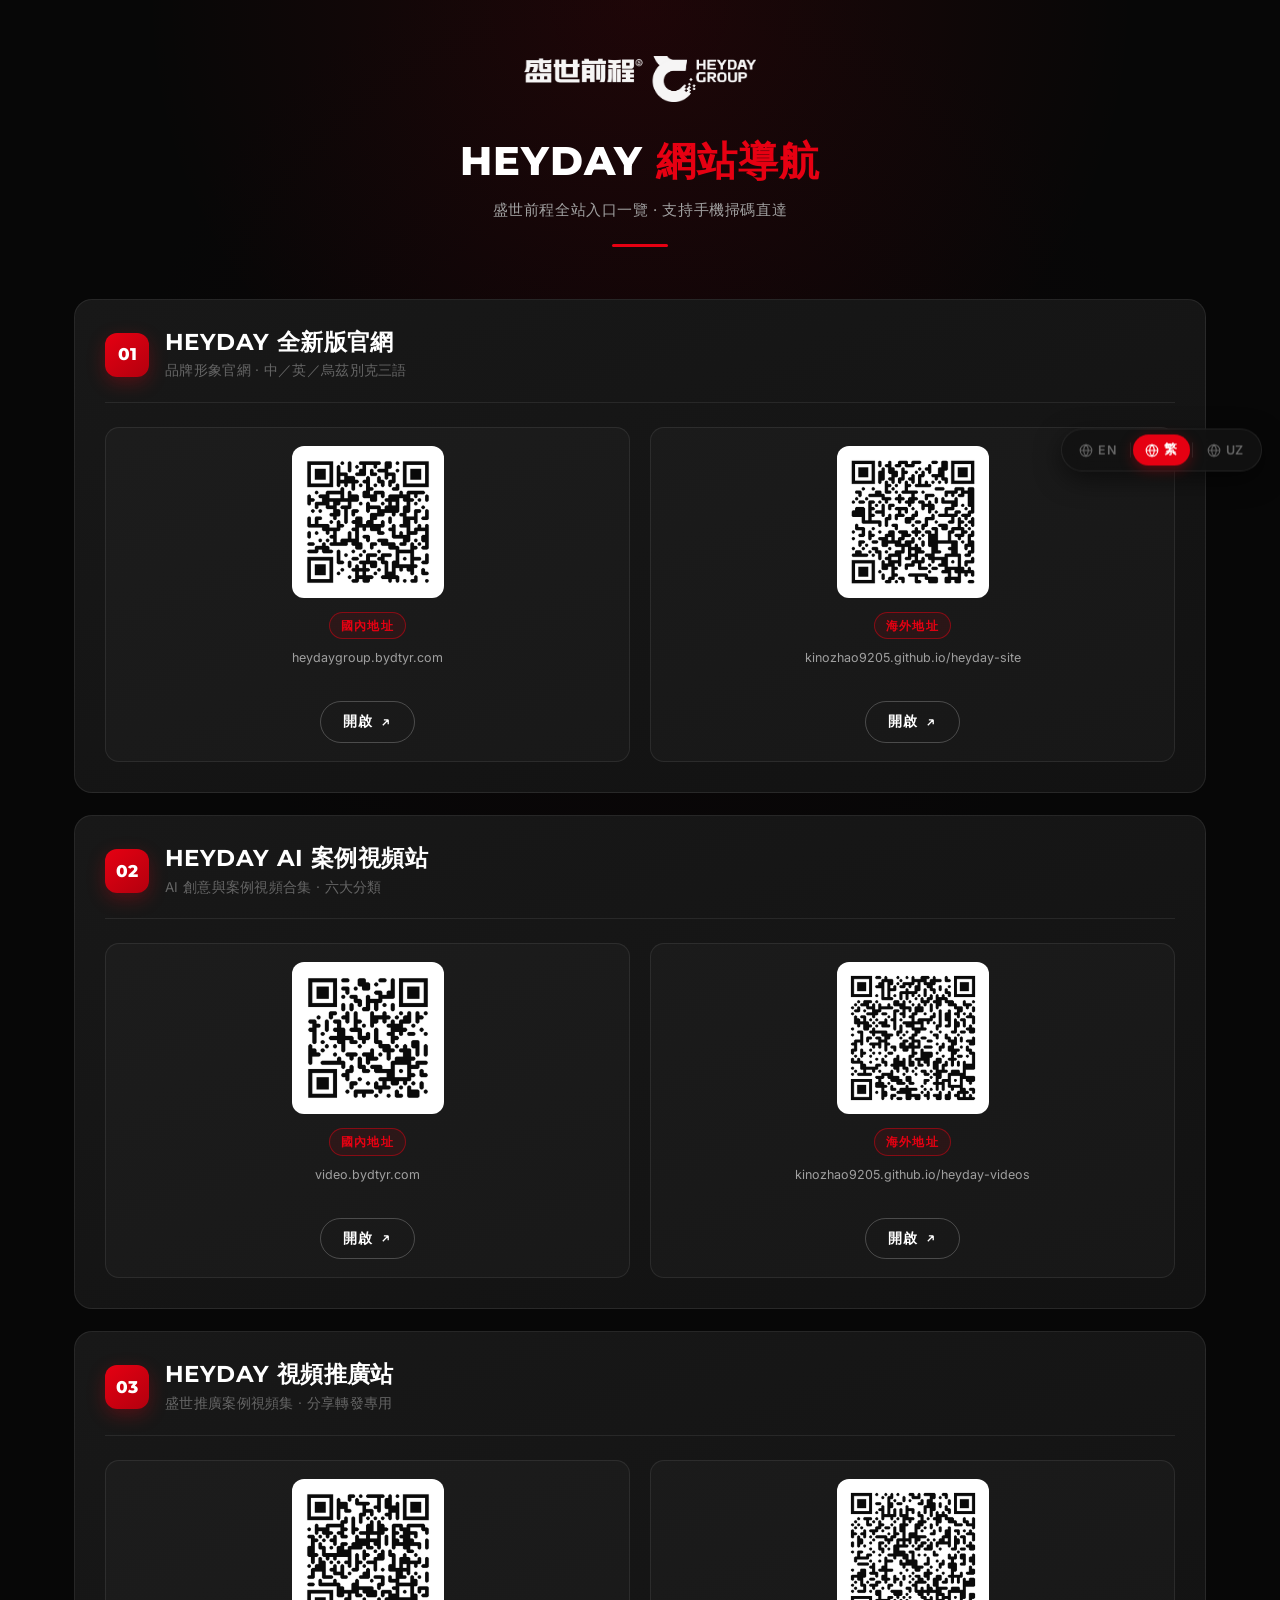
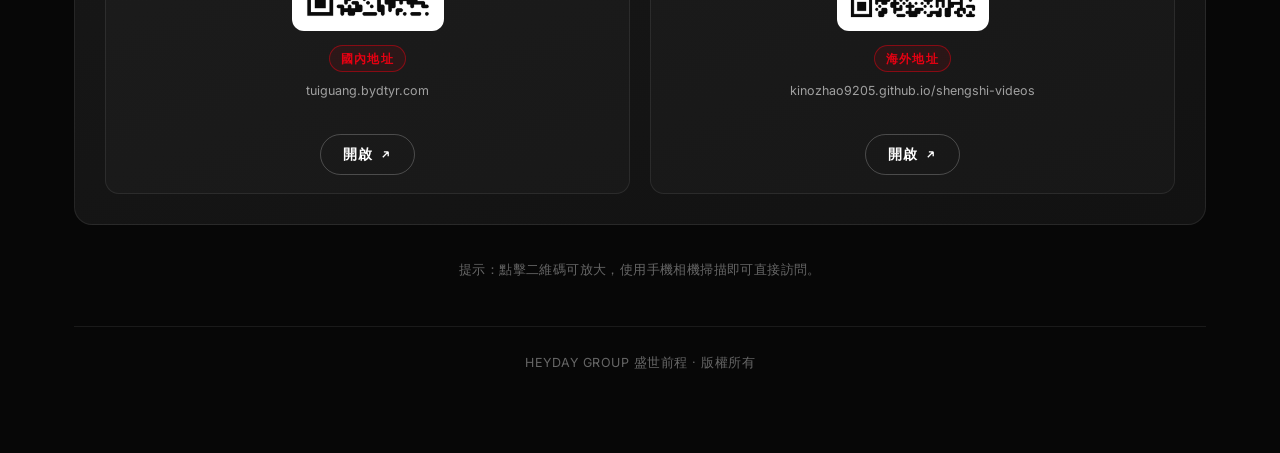
==== nav/index.html @ 90a66cdd "新增网站导航页 nav/: 全新版官网/AI案例视频站/视频推广站 三站导航（国内+海外双地址），三语(繁中/EN/UZ)，含6张扫码二维码，支持Lightbox放大，部署于 https://www." ====
<!DOCTYPE html>
<html lang="zh-Hant">
<head>
  <meta charset="UTF-8">
  <meta name="viewport" content="width=device-width, initial-scale=1.0">
  <title>HEYDAY 網站導航 | HEYDAY Site Directory</title>
  <meta name="description" content="HEYDAY GROUP 全站入口導航：全新版官網、AI 案例視頻站、視頻推廣站（國內 / 海外雙地址，支持掃碼訪問）。">
  <link rel="preconnect" href="https://fonts.googleapis.com">
  <link rel="preconnect" href="https://fonts.gstatic.com" crossorigin>
  <link href="https://fonts.googleapis.com/css2?family=Inter:wght@300;400;500;600;700;800;900&family=Montserrat:wght@400;500;600;700;800;900&display=swap" rel="stylesheet">
  <style>
    :root {
      --color-bg: #070707;
      --color-card: #121212;
      --color-card-2: #181818;
      --color-red: #e60012;
      --color-red-dark: #b3000e;
      --color-text: #ffffff;
      --color-text-2: #a0a0a0;
      --color-text-3: #666666;
      --color-border: rgba(255, 255, 255, 0.08);
      --color-border-hover: rgba(230, 0, 18, 0.45);
      --ease-out: cubic-bezier(0.16, 1, 0.3, 1);
      --font-body: 'Inter', 'PingFang TC', 'Microsoft JhengHei', 'Noto Sans CJK TC', -apple-system, BlinkMacSystemFont, 'Segoe UI', sans-serif;
      --font-display: 'Montserrat', 'PingFang TC', 'Microsoft JhengHei', 'Noto Sans CJK TC', sans-serif;
    }

    * { margin: 0; padding: 0; box-sizing: border-box; }

    body {
      font-family: var(--font-body);
      background: var(--color-bg);
      color: var(--color-text);
      min-height: 100vh;
      overflow-x: hidden;
      line-height: 1.6;
      -webkit-font-smoothing: antialiased;
      background-image:
        radial-gradient(circle at 50% 0%, rgba(230, 0, 18, 0.10) 0%, transparent 45%),
        radial-gradient(circle at 50% 50%, #0d0507 0%, #070707 65%);
      background-attachment: fixed;
    }

    a { color: inherit; text-decoration: none; }

    .wrap {
      max-width: 1180px;
      margin: 0 auto;
      padding: 56px 24px 80px;
    }

    /* ---------- Header ---------- */
    .head {
      text-align: center;
      margin-bottom: 52px;
    }
    .head-logo {
      height: 46px;
      width: auto;
      margin-bottom: 26px;
      opacity: 0.96;
    }
    .head h1 {
      font-family: var(--font-display);
      font-size: 40px;
      font-weight: 800;
      letter-spacing: 1px;
      line-height: 1.25;
      margin-bottom: 12px;
    }
    .head h1 em {
      font-style: normal;
      color: var(--color-red);
    }
    .head .sub {
      color: var(--color-text-2);
      font-size: 15px;
      letter-spacing: 0.6px;
    }
    .head .divider {
      width: 56px;
      height: 3px;
      background: var(--color-red);
      margin: 22px auto 0;
      border-radius: 2px;
    }

    /* ---------- Site cards ---------- */
    .grid {
      display: grid;
      gap: 22px;
    }

    .site-card {
      background: linear-gradient(160deg, var(--color-card-2), var(--color-card));
      border: 1px solid var(--color-border);
      border-radius: 18px;
      padding: 28px 30px 30px;
      transition: border-color .35s var(--ease-out), transform .35s var(--ease-out), box-shadow .35s var(--ease-out);
    }
    .site-card:hover {
      border-color: var(--color-border-hover);
      transform: translateY(-3px);
      box-shadow: 0 18px 46px rgba(0, 0, 0, 0.55);
    }

    .card-head {
      display: flex;
      align-items: center;
      gap: 16px;
      margin-bottom: 24px;
      padding-bottom: 20px;
      border-bottom: 1px solid var(--color-border);
    }
    .idx {
      flex: none;
      width: 44px;
      height: 44px;
      border-radius: 12px;
      display: grid;
      place-items: center;
      font-family: var(--font-display);
      font-size: 17px;
      font-weight: 800;
      color: #fff;
      background: linear-gradient(140deg, var(--color-red), var(--color-red-dark));
      box-shadow: 0 6px 18px rgba(230, 0, 18, 0.28);
    }
    .card-head h2 {
      font-family: var(--font-display);
      font-size: 23px;
      font-weight: 700;
      letter-spacing: 0.4px;
      line-height: 1.3;
    }
    .card-head .desc {
      color: var(--color-text-3);
      font-size: 13.5px;
      margin-top: 3px;
      letter-spacing: 0.3px;
    }

    /* ---------- QR row ---------- */
    .qr-row {
      display: grid;
      grid-template-columns: 1fr 1fr;
      gap: 20px;
    }
    .qr-item {
      background: rgba(255, 255, 255, 0.025);
      border: 1px solid var(--color-border);
      border-radius: 14px;
      padding: 18px;
      text-align: center;
      transition: border-color .3s var(--ease-out), background .3s var(--ease-out);
    }
    .qr-item:hover {
      border-color: var(--color-border-hover);
      background: rgba(230, 0, 18, 0.05);
    }
    .qr-box {
      width: 152px;
      height: 152px;
      margin: 0 auto 14px;
      padding: 8px;
      background: #ffffff;
      border-radius: 12px;
      cursor: zoom-in;
      transition: transform .3s var(--ease-out), box-shadow .3s var(--ease-out);
    }
    .qr-box:hover {
      transform: scale(1.05);
      box-shadow: 0 10px 28px rgba(230, 0, 18, 0.22);
    }
    .qr-box img {
      width: 100%;
      height: 100%;
      display: block;
      object-fit: contain;
    }

    .qr-tag {
      display: inline-block;
      font-size: 12px;
      font-weight: 600;
      letter-spacing: 1.4px;
      color: var(--color-red);
      border: 1px solid rgba(230, 0, 18, 0.5);
      background: rgba(230, 0, 18, 0.09);
      padding: 3px 11px;
      border-radius: 999px;
      margin-bottom: 10px;
    }
    .qr-url {
      display: block;
      font-size: 12.5px;
      color: var(--color-text-2);
      word-break: break-all;
      line-height: 1.5;
      margin-bottom: 14px;
      min-height: 38px;
    }
    .qr-url:hover { color: var(--color-text); }

    .btn {
      display: inline-flex;
      align-items: center;
      justify-content: center;
      gap: 7px;
      font-size: 13.5px;
      font-weight: 600;
      letter-spacing: 0.5px;
      padding: 9px 22px;
      border-radius: 999px;
      border: 1px solid rgba(255, 255, 255, 0.22);
      color: var(--color-text);
      transition: all .3s var(--ease-out);
    }
    .btn:hover {
      background: var(--color-red);
      border-color: var(--color-red);
      box-shadow: 0 8px 22px rgba(230, 0, 18, 0.32);
    }
    .btn svg { width: 13px; height: 13px; }

    /* ---------- Tip & footer ---------- */
    .tip {
      margin-top: 34px;
      text-align: center;
      color: var(--color-text-3);
      font-size: 13px;
      letter-spacing: 0.4px;
    }
    footer {
      margin-top: 46px;
      padding-top: 26px;
      border-top: 1px solid var(--color-border);
      text-align: center;
      color: var(--color-text-3);
      font-size: 12.5px;
      letter-spacing: 0.5px;
    }

    /* ---------- Language switcher (与官网同款悬浮胶囊) ---------- */
    .lang-switcher {
      position: fixed;
      right: 18px;
      top: 50%;
      transform: translateY(-50%);
      z-index: 60;
      display: flex;
      align-items: center;
      gap: 2px;
      padding: 5px;
      border-radius: 999px;
      background: rgba(18, 18, 18, 0.92);
      border: 1px solid var(--color-border);
      backdrop-filter: blur(12px);
      box-shadow: 0 8px 26px rgba(0, 0, 0, 0.5);
    }
    .ls-btn {
      display: flex;
      align-items: center;
      gap: 5px;
      background: none;
      border: none;
      cursor: pointer;
      color: var(--color-text-3);
      font-family: var(--font-body);
      font-size: 12.5px;
      font-weight: 600;
      letter-spacing: 0.6px;
      padding: 7px 12px;
      border-radius: 999px;
      transition: color .28s var(--ease-out), background .28s var(--ease-out);
    }
    .ls-btn:hover { color: var(--color-text); }
    .ls-btn.active {
      color: #fff;
      background: var(--color-red);
      box-shadow: 0 4px 14px rgba(230, 0, 18, 0.34);
    }
    .ls-globe { width: 14px; height: 14px; }
    .ls-divider { width: 1px; height: 15px; background: var(--color-border); }

    /* ---------- Lightbox ---------- */
    .lightbox {
      position: fixed;
      inset: 0;
      z-index: 100;
      display: none;
      align-items: center;
      justify-content: center;
      background: rgba(0, 0, 0, 0.9);
      backdrop-filter: blur(6px);
      cursor: zoom-out;
      padding: 24px;
    }
    .lightbox.show { display: flex; }
    .lightbox-inner {
      background: #fff;
      padding: 16px;
      border-radius: 18px;
      max-width: 360px;
      width: 100%;
      text-align: center;
      animation: popIn .3s var(--ease-out);
    }
    .lightbox-inner img { width: 100%; display: block; border-radius: 8px; }
    .lightbox-cap {
      margin-top: 14px;
      color: #111;
      font-size: 13px;
      font-weight: 600;
      word-break: break-all;
    }
    .lightbox-hint {
      margin-top: 6px;
      color: #888;
      font-size: 11.5px;
    }
    @keyframes popIn {
      from { opacity: 0; transform: scale(0.9); }
      to   { opacity: 1; transform: scale(1); }
    }

    /* ---------- Responsive ---------- */
    @media (max-width: 760px) {
      .wrap { padding: 40px 18px 64px; }
      .head-logo { height: 36px; margin-bottom: 20px; }
      .head h1 { font-size: 27px; }
      .head .sub { font-size: 13.5px; }
      .site-card { padding: 22px 18px 24px; border-radius: 16px; }
      .card-head { gap: 12px; margin-bottom: 20px; padding-bottom: 16px; }
      .idx { width: 38px; height: 38px; font-size: 15px; border-radius: 10px; }
      .card-head h2 { font-size: 18.5px; }
      .card-head .desc { font-size: 12.5px; }
      .qr-row { gap: 14px; }
      .qr-item { padding: 16px 14px; }
      .qr-row { grid-template-columns: 1fr; gap: 16px; }
      .qr-box { width: 168px; height: 168px; }
      .qr-url { font-size: 12.5px; min-height: 0; }
      .btn { width: 100%; padding: 10px 14px; }
      .lang-switcher {
        right: 50%;
        top: auto;
        bottom: 16px;
        transform: translateX(50%);
      }
      .ls-btn { padding: 7px 13px; font-size: 13px; }
    }
  </style>
</head>
<body>

  <div class="wrap">
    <header class="head">
      <img class="head-logo" src="assets/logo-white-horizontal.png" alt="HEYDAY GROUP">
      <h1 data-i18n="nav_title">HEYDAY <em>網站導航</em></h1>
      <p class="sub" data-i18n="nav_sub">盛世前程全站入口一覽 · 支持手機掃碼直達</p>
      <div class="divider"></div>
    </header>

    <main class="grid">

      <!-- 01 全新版官網 -->
      <section class="site-card">
        <div class="card-head">
          <span class="idx">01</span>
          <div>
            <h2 data-i18n="s1_name">HEYDAY 全新版官網</h2>
            <p class="desc" data-i18n="s1_desc">品牌形象官網 · 中／英／烏茲別克三語</p>
          </div>
        </div>
        <div class="qr-row">
          <div class="qr-item">
            <div class="qr-box" data-zoom="assets/qr_site_cn.png" data-cap="https://heydaygroup.bydtyr.com/">
              <img src="assets/qr_site_cn.png" alt="官網國內地址二維碼" loading="lazy">
            </div>
            <span class="qr-tag" data-i18n="tag_cn">國內地址</span>
            <a class="qr-url" href="https://heydaygroup.bydtyr.com/" target="_blank" rel="noopener">heydaygroup.bydtyr.com</a>
            <a class="btn" href="https://heydaygroup.bydtyr.com/" target="_blank" rel="noopener">
              <span data-i18n="btn_open">開啟</span>
              <svg viewBox="0 0 24 24" fill="none" stroke="currentColor" stroke-width="2.4"><path d="M7 17L17 7M17 7H9M17 7v8"/></svg>
            </a>
          </div>
          <div class="qr-item">
            <div class="qr-box" data-zoom="assets/qr_site_gh.png" data-cap="https://kinozhao9205.github.io/heyday-site/">
              <img src="assets/qr_site_gh.png" alt="官網海外地址二維碼" loading="lazy">
            </div>
            <span class="qr-tag" data-i18n="tag_gh">海外地址</span>
            <a class="qr-url" href="https://kinozhao9205.github.io/heyday-site/" target="_blank" rel="noopener">kinozhao9205.github.io/heyday-site</a>
            <a class="btn" href="https://kinozhao9205.github.io/heyday-site/" target="_blank" rel="noopener">
              <span data-i18n="btn_open">開啟</span>
              <svg viewBox="0 0 24 24" fill="none" stroke="currentColor" stroke-width="2.4"><path d="M7 17L17 7M17 7H9M17 7v8"/></svg>
            </a>
          </div>
        </div>
      </section>

      <!-- 02 AI 案例視頻站 -->
      <section class="site-card">
        <div class="card-head">
          <span class="idx">02</span>
          <div>
            <h2 data-i18n="s2_name">HEYDAY AI 案例視頻站</h2>
            <p class="desc" data-i18n="s2_desc">AI 創意與案例視頻合集 · 六大分類</p>
          </div>
        </div>
        <div class="qr-row">
          <div class="qr-item">
            <div class="qr-box" data-zoom="assets/qr_ai_cn.png" data-cap="http://video.bydtyr.com/">
              <img src="assets/qr_ai_cn.png" alt="AI案例視頻站國內地址二維碼" loading="lazy">
            </div>
            <span class="qr-tag" data-i18n="tag_cn">國內地址</span>
            <a class="qr-url" href="http://video.bydtyr.com/" target="_blank" rel="noopener">video.bydtyr.com</a>
            <a class="btn" href="http://video.bydtyr.com/" target="_blank" rel="noopener">
              <span data-i18n="btn_open">開啟</span>
              <svg viewBox="0 0 24 24" fill="none" stroke="currentColor" stroke-width="2.4"><path d="M7 17L17 7M17 7H9M17 7v8"/></svg>
            </a>
          </div>
          <div class="qr-item">
            <div class="qr-box" data-zoom="assets/qr_ai_gh.png" data-cap="https://kinozhao9205.github.io/heyday-videos/">
              <img src="assets/qr_ai_gh.png" alt="AI案例視頻站海外地址二維碼" loading="lazy">
            </div>
            <span class="qr-tag" data-i18n="tag_gh">海外地址</span>
            <a class="qr-url" href="https://kinozhao9205.github.io/heyday-videos/" target="_blank" rel="noopener">kinozhao9205.github.io/heyday-videos</a>
            <a class="btn" href="https://kinozhao9205.github.io/heyday-videos/" target="_blank" rel="noopener">
              <span data-i18n="btn_open">開啟</span>
              <svg viewBox="0 0 24 24" fill="none" stroke="currentColor" stroke-width="2.4"><path d="M7 17L17 7M17 7H9M17 7v8"/></svg>
            </a>
          </div>
        </div>
      </section>

      <!-- 03 視頻推廣站 -->
      <section class="site-card">
        <div class="card-head">
          <span class="idx">03</span>
          <div>
            <h2 data-i18n="s3_name">HEYDAY 視頻推廣站</h2>
            <p class="desc" data-i18n="s3_desc">盛世推廣案例視頻集 · 分享轉發專用</p>
          </div>
        </div>
        <div class="qr-row">
          <div class="qr-item">
            <div class="qr-box" data-zoom="assets/qr_promo_cn.png" data-cap="https://tuiguang.bydtyr.com/">
              <img src="assets/qr_promo_cn.png" alt="視頻推廣站國內地址二維碼" loading="lazy">
            </div>
            <span class="qr-tag" data-i18n="tag_cn">國內地址</span>
            <a class="qr-url" href="https://tuiguang.bydtyr.com/" target="_blank" rel="noopener">tuiguang.bydtyr.com</a>
            <a class="btn" href="https://tuiguang.bydtyr.com/" target="_blank" rel="noopener">
              <span data-i18n="btn_open">開啟</span>
              <svg viewBox="0 0 24 24" fill="none" stroke="currentColor" stroke-width="2.4"><path d="M7 17L17 7M17 7H9M17 7v8"/></svg>
            </a>
          </div>
          <div class="qr-item">
            <div class="qr-box" data-zoom="assets/qr_promo_gh.png" data-cap="https://kinozhao9205.github.io/shengshi-videos/">
              <img src="assets/qr_promo_gh.png" alt="視頻推廣站海外地址二維碼" loading="lazy">
            </div>
            <span class="qr-tag" data-i18n="tag_gh">海外地址</span>
            <a class="qr-url" href="https://kinozhao9205.github.io/shengshi-videos/" target="_blank" rel="noopener">kinozhao9205.github.io/shengshi-videos</a>
            <a class="btn" href="https://kinozhao9205.github.io/shengshi-videos/" target="_blank" rel="noopener">
              <span data-i18n="btn_open">開啟</span>
              <svg viewBox="0 0 24 24" fill="none" stroke="currentColor" stroke-width="2.4"><path d="M7 17L17 7M17 7H9M17 7v8"/></svg>
            </a>
          </div>
        </div>
      </section>

    </main>

    <p class="tip" data-i18n="nav_tip">提示：點擊二維碼可放大，使用手機相機掃描即可直接訪問。</p>

    <footer>
      <span data-i18n="foot_brand">HEYDAY GROUP 盛世前程</span> · <span data-i18n="foot_rights">版權所有</span>
    </footer>
  </div>

  <!-- Language Floating Switcher -->
  <div class="lang-switcher" role="group" aria-label="Language switcher">
    <button class="ls-btn" data-lang-btn="en" aria-label="Switch to English">
      <svg class="ls-globe" viewBox="0 0 24 24" fill="none" stroke="currentColor" stroke-width="1.8">
        <circle cx="12" cy="12" r="10"/>
        <path d="M2 12h20M12 2a15.3 15.3 0 0 1 4 10 15.3 15.3 0 0 1-4 10 15.3 15.3 0 0 1-4-10 15.3 15.3 0 0 1 4-10z"/>
      </svg>
      <span>EN</span>
    </button>
    <div class="ls-divider"></div>
    <button class="ls-btn" data-lang-btn="zh" aria-label="切換至繁體中文">
      <svg class="ls-globe" viewBox="0 0 24 24" fill="none" stroke="currentColor" stroke-width="1.8">
        <circle cx="12" cy="12" r="10"/>
        <path d="M2 12h20M12 2a15.3 15.3 0 0 1 4 10 15.3 15.3 0 0 1-4 10 15.3 15.3 0 0 1-4-10 15.3 15.3 0 0 1 4-10z"/>
      </svg>
      <span>繁</span>
    </button>
    <div class="ls-divider"></div>
    <button class="ls-btn" data-lang-btn="uz" aria-label="O'zbek tiliga o'tish">
      <svg class="ls-globe" viewBox="0 0 24 24" fill="none" stroke="currentColor" stroke-width="1.8">
        <circle cx="12" cy="12" r="10"/>
        <path d="M2 12h20M12 2a15.3 15.3 0 0 1 4 10 15.3 15.3 0 0 1-4 10 15.3 15.3 0 0 1-4-10 15.3 15.3 0 0 1 4-10z"/>
      </svg>
      <span>UZ</span>
    </button>
  </div>

  <!-- QR Lightbox -->
  <div class="lightbox" id="lightbox">
    <div class="lightbox-inner">
      <img id="lbImg" src="" alt="QR code">
      <div class="lightbox-cap" id="lbCap"></div>
      <div class="lightbox-hint" data-i18n="lb_hint">點擊任意處關閉</div>
    </div>
  </div>

  <script>
  (function () {
    var DICT = {
      zh: {
        nav_title: 'HEYDAY <em>網站導航</em>',
        nav_sub: '盛世前程全站入口一覽 · 支持手機掃碼直達',
        s1_name: 'HEYDAY 全新版官網',
        s1_desc: '品牌形象官網 · 中／英／烏茲別克三語',
        s2_name: 'HEYDAY AI 案例視頻站',
        s2_desc: 'AI 創意與案例視頻合集 · 六大分類',
        s3_name: 'HEYDAY 視頻推廣站',
        s3_desc: '盛世推廣案例視頻集 · 分享轉發專用',
        tag_cn: '國內地址',
        tag_gh: '海外地址',
        btn_open: '開啟',
        nav_tip: '提示：點擊二維碼可放大，使用手機相機掃描即可直接訪問。',
        foot_brand: 'HEYDAY GROUP 盛世前程',
        foot_rights: '版權所有',
        lb_hint: '點擊任意處關閉'
      },
      en: {
        nav_title: 'HEYDAY <em>Site Directory</em>',
        nav_sub: 'All HEYDAY official sites · Scan the QR code to open on mobile',
        s1_name: 'HEYDAY New Official Website',
        s1_desc: 'Brand website · Chinese / English / Uzbek',
        s2_name: 'HEYDAY AI Case Video Site',
        s2_desc: 'AI creative & case video collection · 6 categories',
        s3_name: 'HEYDAY Video Promotion Site',
        s3_desc: 'Promotional case video collection · Built for sharing',
        tag_cn: 'CHINA',
        tag_gh: 'OVERSEAS',
        btn_open: 'OPEN',
        nav_tip: 'Tip: tap a QR code to enlarge it, then scan with your phone camera.',
        foot_brand: 'HEYDAY GROUP',
        foot_rights: 'All rights reserved',
        lb_hint: 'Tap anywhere to close'
      },
      uz: {
        nav_title: 'HEYDAY <em>Saytlar Navigatsiyasi</em>',
        nav_sub: 'Barcha HEYDAY rasmiy saytlari · Telefonda ochish uchun QR skanerlang',
        s1_name: 'HEYDAY Yangi Rasmiy Sayti',
        s1_desc: 'Brend sayti · Xitoy / Ingliz / Oʻzbek tillarida',
        s2_name: 'HEYDAY AI Keys Video Sayti',
        s2_desc: 'AI va keys videolar toʻplami · 6 ta boʻlim',
        s3_name: 'HEYDAY Video Reklama Sayti',
        s3_desc: 'Reklama video toʻplami · Ulashish uchun',
        tag_cn: 'XITOY',
        tag_gh: 'XORIJ',
        btn_open: 'OCHISH',
        nav_tip: 'Maslahat: QR kodni bosing va kattalashtiring, soʻng telefon kamerasi bilan skanerlang.',
        foot_brand: 'HEYDAY GROUP',
        foot_rights: 'Barcha huquqlar himoyalangan',
        lb_hint: 'Yopish uchun istalgan joyga bosing'
      }
    };

    var HTML_TAGS = { html: document.documentElement };
    var TITLES = {
      zh: 'HEYDAY 網站導航 | 盛世前程全站入口',
      en: 'HEYDAY Site Directory | All Official Sites',
      uz: 'HEYDAY Saytlar Navigatsiyasi | Barcha Rasmiy Saytlar'
    };

    function apply(lang) {
      var d = DICT[lang] || DICT.zh;
      document.documentElement.lang = (lang === 'zh') ? 'zh-Hant' : (lang === 'uz' ? 'uz' : 'en');
      document.title = TITLES[lang] || TITLES.zh;
      document.querySelectorAll('[data-i18n]').forEach(function (el) {
        var k = el.getAttribute('data-i18n');
        if (d[k] != null) {
          if (d[k].indexOf('<') > -1) { el.innerHTML = d[k]; }
          else { el.textContent = d[k]; }
        }
      });
      document.querySelectorAll('.ls-btn').forEach(function (b) {
        b.classList.toggle('active', b.getAttribute('data-lang-btn') === lang);
      });
      try { localStorage.setItem('heyday_nav_lang', lang); } catch (e) {}
    }

    var saved = 'zh';
    try { saved = localStorage.getItem('heyday_nav_lang') || 'zh'; } catch (e) {}
    if (!DICT[saved]) saved = 'zh';
    apply(saved);

    document.querySelectorAll('.ls-btn').forEach(function (b) {
      b.addEventListener('click', function () { apply(b.getAttribute('data-lang-btn')); });
    });

    // QR lightbox
    var lb = document.getElementById('lightbox');
    var lbImg = document.getElementById('lbImg');
    var lbCap = document.getElementById('lbCap');
    document.querySelectorAll('.qr-box').forEach(function (box) {
      box.addEventListener('click', function () {
        lbImg.src = box.getAttribute('data-zoom');
        lbCap.textContent = box.getAttribute('data-cap');
        lb.classList.add('show');
      });
    });
    lb.addEventListener('click', function () { lb.classList.remove('show'); });
    document.addEventListener('keydown', function (e) {
      if (e.key === 'Escape') lb.classList.remove('show');
    });

    // Logo 兜底：若上级目录 logo 不可用则退回首份拷贝
    var logo = document.querySelector('.head-logo');
    if (logo) {
      logo.addEventListener('error', function () {
        var fb = logo.getAttribute('data-fallback');
        if (fb && logo.src.indexOf('assets/logo-white-horizontal.png') === -1) logo.src = fb;
      });
    }
  })();
  </script>
</body>
</html>
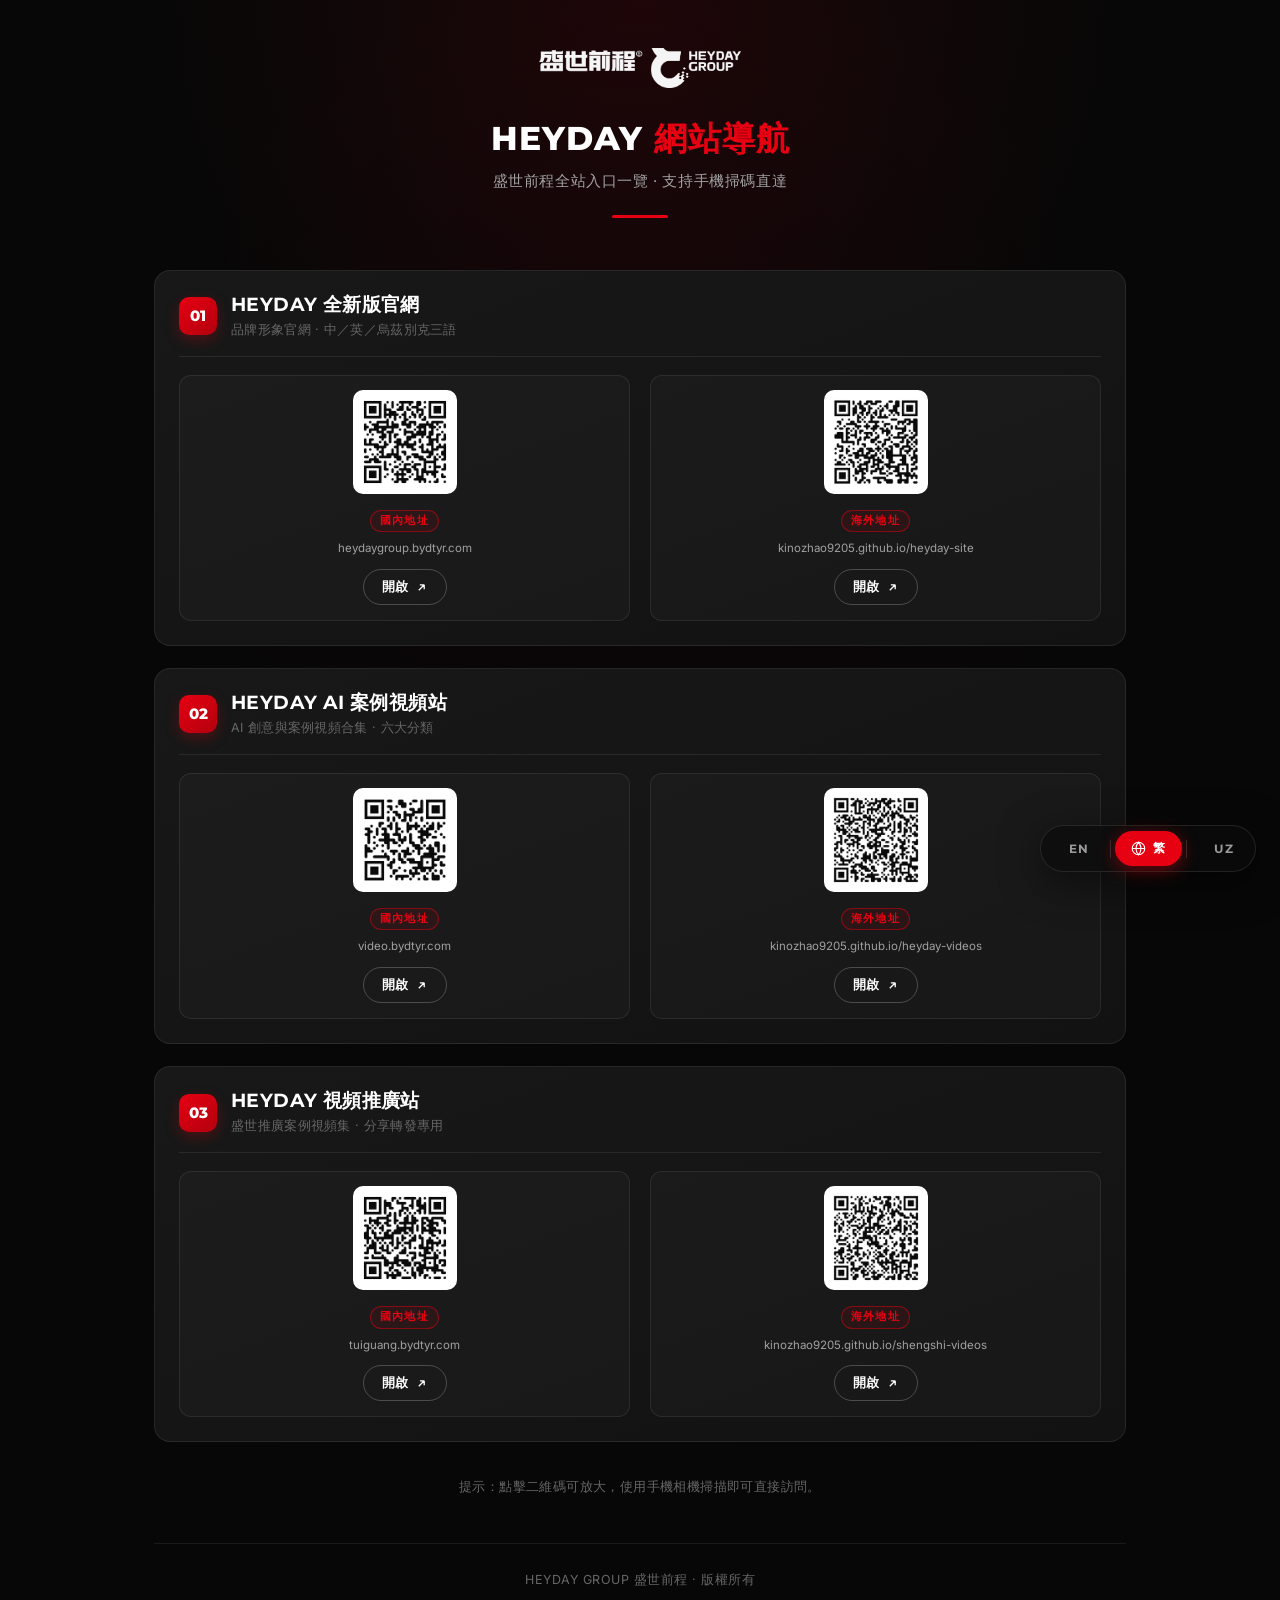
==== commit 35f501e3: "导航页改版: 二维码152px→104px 整体更紧凑精致 语言切换器位置改成与官网一致(右下角+hover展开地球图标)" ====
--- a/nav/index.html
+++ b/nav/index.html
@@ -44,9 +44,9 @@
     a { color: inherit; text-decoration: none; }
 
     .wrap {
-      max-width: 1180px;
+      max-width: 1020px;
       margin: 0 auto;
-      padding: 56px 24px 80px;
+      padding: 48px 24px 72px;
     }
 
     /* ---------- Header ---------- */
@@ -55,18 +55,18 @@
       margin-bottom: 52px;
     }
     .head-logo {
-      height: 46px;
+      height: 40px;
       width: auto;
-      margin-bottom: 26px;
+      margin-bottom: 22px;
       opacity: 0.96;
     }
     .head h1 {
       font-family: var(--font-display);
-      font-size: 40px;
+      font-size: 33px;
       font-weight: 800;
       letter-spacing: 1px;
       line-height: 1.25;
-      margin-bottom: 12px;
+      margin-bottom: 10px;
     }
     .head h1 em {
       font-style: normal;
@@ -94,8 +94,8 @@
     .site-card {
       background: linear-gradient(160deg, var(--color-card-2), var(--color-card));
       border: 1px solid var(--color-border);
-      border-radius: 18px;
-      padding: 28px 30px 30px;
+      border-radius: 16px;
+      padding: 22px 24px 24px;
       transition: border-color .35s var(--ease-out), transform .35s var(--ease-out), box-shadow .35s var(--ease-out);
     }
     .site-card:hover {
@@ -107,36 +107,36 @@
     .card-head {
       display: flex;
       align-items: center;
-      gap: 16px;
-      margin-bottom: 24px;
-      padding-bottom: 20px;
+      gap: 14px;
+      margin-bottom: 18px;
+      padding-bottom: 16px;
       border-bottom: 1px solid var(--color-border);
     }
     .idx {
       flex: none;
-      width: 44px;
-      height: 44px;
-      border-radius: 12px;
+      width: 38px;
+      height: 38px;
+      border-radius: 10px;
       display: grid;
       place-items: center;
       font-family: var(--font-display);
-      font-size: 17px;
+      font-size: 15px;
       font-weight: 800;
       color: #fff;
       background: linear-gradient(140deg, var(--color-red), var(--color-red-dark));
-      box-shadow: 0 6px 18px rgba(230, 0, 18, 0.28);
+      box-shadow: 0 5px 14px rgba(230, 0, 18, 0.26);
     }
     .card-head h2 {
       font-family: var(--font-display);
-      font-size: 23px;
+      font-size: 19px;
       font-weight: 700;
       letter-spacing: 0.4px;
       line-height: 1.3;
     }
     .card-head .desc {
       color: var(--color-text-3);
-      font-size: 13.5px;
-      margin-top: 3px;
+      font-size: 12.5px;
+      margin-top: 2px;
       letter-spacing: 0.3px;
     }
 
@@ -149,8 +149,8 @@
     .qr-item {
       background: rgba(255, 255, 255, 0.025);
       border: 1px solid var(--color-border);
-      border-radius: 14px;
-      padding: 18px;
+      border-radius: 12px;
+      padding: 14px 12px 15px;
       text-align: center;
       transition: border-color .3s var(--ease-out), background .3s var(--ease-out);
     }
@@ -159,18 +159,18 @@
       background: rgba(230, 0, 18, 0.05);
     }
     .qr-box {
-      width: 152px;
-      height: 152px;
-      margin: 0 auto 14px;
-      padding: 8px;
+      width: 104px;
+      height: 104px;
+      margin: 0 auto 12px;
+      padding: 6px;
       background: #ffffff;
-      border-radius: 12px;
+      border-radius: 10px;
       cursor: zoom-in;
       transition: transform .3s var(--ease-out), box-shadow .3s var(--ease-out);
     }
     .qr-box:hover {
-      transform: scale(1.05);
-      box-shadow: 0 10px 28px rgba(230, 0, 18, 0.22);
+      transform: scale(1.06);
+      box-shadow: 0 8px 22px rgba(230, 0, 18, 0.22);
     }
     .qr-box img {
       width: 100%;
@@ -181,24 +181,24 @@
 
     .qr-tag {
       display: inline-block;
-      font-size: 12px;
+      font-size: 10.5px;
       font-weight: 600;
-      letter-spacing: 1.4px;
+      letter-spacing: 1.2px;
       color: var(--color-red);
       border: 1px solid rgba(230, 0, 18, 0.5);
       background: rgba(230, 0, 18, 0.09);
-      padding: 3px 11px;
+      padding: 2px 9px;
       border-radius: 999px;
-      margin-bottom: 10px;
+      margin-bottom: 8px;
     }
     .qr-url {
       display: block;
-      font-size: 12.5px;
+      font-size: 11.5px;
       color: var(--color-text-2);
       word-break: break-all;
-      line-height: 1.5;
-      margin-bottom: 14px;
-      min-height: 38px;
+      line-height: 1.45;
+      margin-bottom: 12px;
+      min-height: 0;
     }
     .qr-url:hover { color: var(--color-text); }
 
@@ -206,11 +206,11 @@
       display: inline-flex;
       align-items: center;
       justify-content: center;
-      gap: 7px;
-      font-size: 13.5px;
+      gap: 6px;
+      font-size: 12.5px;
       font-weight: 600;
       letter-spacing: 0.5px;
-      padding: 9px 22px;
+      padding: 7px 18px;
       border-radius: 999px;
       border: 1px solid rgba(255, 255, 255, 0.22);
       color: var(--color-text);
@@ -244,44 +244,60 @@
     /* ---------- Language switcher (与官网同款悬浮胶囊) ---------- */
     .lang-switcher {
       position: fixed;
-      right: 18px;
-      top: 50%;
-      transform: translateY(-50%);
-      z-index: 60;
+      right: 24px;
+      bottom: 28px;
+      z-index: 1200;
       display: flex;
       align-items: center;
       gap: 2px;
       padding: 5px;
-      border-radius: 999px;
-      background: rgba(18, 18, 18, 0.92);
-      border: 1px solid var(--color-border);
-      backdrop-filter: blur(12px);
-      box-shadow: 0 8px 26px rgba(0, 0, 0, 0.5);
+      border-radius: 100px;
+      background: rgba(12, 12, 12, 0.72);
+      backdrop-filter: blur(16px);
+      -webkit-backdrop-filter: blur(16px);
+      border: 1px solid rgba(255, 255, 255, 0.1);
+      box-shadow: 0 10px 40px rgba(0, 0, 0, 0.5);
+      transition: box-shadow .4s ease, border-color .4s ease;
+    }
+    .lang-switcher:hover {
+      border-color: rgba(230, 0, 18, 0.45);
+      box-shadow: 0 14px 48px rgba(0, 0, 0, 0.6), 0 0 28px rgba(230, 0, 18, 0.22);
     }
     .ls-btn {
       display: flex;
       align-items: center;
-      gap: 5px;
-      background: none;
+      gap: 7px;
+      padding: 9px 16px;
       border: none;
+      border-radius: 100px;
+      background: transparent;
+      color: #9a9a9a;
+      font-family: var(--font-display);
+      font-size: 12px;
+      font-weight: 700;
+      letter-spacing: 1.5px;
       cursor: pointer;
-      color: var(--color-text-3);
-      font-family: var(--font-body);
-      font-size: 12.5px;
-      font-weight: 600;
-      letter-spacing: 0.6px;
-      padding: 7px 12px;
-      border-radius: 999px;
-      transition: color .28s var(--ease-out), background .28s var(--ease-out);
-    }
-    .ls-btn:hover { color: var(--color-text); }
-    .ls-btn.active {
-      color: #fff;
-      background: var(--color-red);
-      box-shadow: 0 4px 14px rgba(230, 0, 18, 0.34);
-    }
-    .ls-globe { width: 14px; height: 14px; }
-    .ls-divider { width: 1px; height: 15px; background: var(--color-border); }
+      white-space: nowrap;
+      transition: color .3s ease, background .3s ease, box-shadow .3s ease;
+    }
+    .ls-btn .ls-globe {
+      width: 0;
+      height: 15px;
+      opacity: 0;
+      flex: none;
+      transition: opacity .3s ease, width .3s ease;
+    }
+    .lang-switcher:hover .ls-btn .ls-globe { opacity: .8; width: 15px; }
+    .ls-btn.active { color: #fff; background: var(--color-red); box-shadow: 0 4px 18px rgba(230, 0, 18, 0.45); }
+    .ls-btn.active .ls-globe { opacity: 1; width: 15px; }
+    .ls-btn:not(.active):hover { color: #fff; }
+    .ls-divider {
+      width: 1px;
+      height: 18px;
+      background: rgba(255, 255, 255, 0.14);
+      margin: 0 2px;
+      flex: none;
+    }
 
     /* ---------- Lightbox ---------- */
     .lightbox {
@@ -326,28 +342,27 @@
 
     /* ---------- Responsive ---------- */
     @media (max-width: 760px) {
-      .wrap { padding: 40px 18px 64px; }
-      .head-logo { height: 36px; margin-bottom: 20px; }
-      .head h1 { font-size: 27px; }
-      .head .sub { font-size: 13.5px; }
-      .site-card { padding: 22px 18px 24px; border-radius: 16px; }
-      .card-head { gap: 12px; margin-bottom: 20px; padding-bottom: 16px; }
-      .idx { width: 38px; height: 38px; font-size: 15px; border-radius: 10px; }
-      .card-head h2 { font-size: 18.5px; }
-      .card-head .desc { font-size: 12.5px; }
-      .qr-row { gap: 14px; }
-      .qr-item { padding: 16px 14px; }
-      .qr-row { grid-template-columns: 1fr; gap: 16px; }
-      .qr-box { width: 168px; height: 168px; }
-      .qr-url { font-size: 12.5px; min-height: 0; }
-      .btn { width: 100%; padding: 10px 14px; }
-      .lang-switcher {
-        right: 50%;
-        top: auto;
-        bottom: 16px;
-        transform: translateX(50%);
-      }
-      .ls-btn { padding: 7px 13px; font-size: 13px; }
+      .wrap { padding: 36px 16px 60px; }
+      .head-logo { height: 32px; margin-bottom: 18px; }
+      .head h1 { font-size: 25px; }
+      .head .sub { font-size: 13px; }
+      .site-card { padding: 18px 16px 20px; border-radius: 14px; }
+      .card-head { gap: 11px; margin-bottom: 16px; padding-bottom: 14px; }
+      .idx { width: 34px; height: 34px; font-size: 14px; border-radius: 9px; }
+      .card-head h2 { font-size: 17px; }
+      .card-head .desc { font-size: 12px; }
+      .qr-row { grid-template-columns: 1fr 1fr; gap: 10px; }
+      .qr-item { padding: 12px 8px 13px; border-radius: 10px; }
+      .qr-box { width: 88px; height: 88px; padding: 5px; margin-bottom: 10px; border-radius: 8px; }
+      .qr-tag { font-size: 9.5px; padding: 2px 7px; letter-spacing: 0.8px; }
+      .qr-url { font-size: 10.5px; margin-bottom: 10px; line-height: 1.4; }
+      .btn { width: 100%; padding: 7px 10px; font-size: 11.5px; }
+      .tip { margin-top: 26px; font-size: 12px; }
+      footer { margin-top: 34px; padding-top: 20px; font-size: 11.5px; }
+      .lang-switcher { right: 16px; bottom: 18px; }
+      .ls-btn { padding: 8px 13px; font-size: 11px; letter-spacing: 1px; }
+      .lang-switcher:hover .ls-btn .ls-globe,
+      .ls-btn.active .ls-globe { opacity: 0; width: 0; }
     }
   </style>
 </head>
